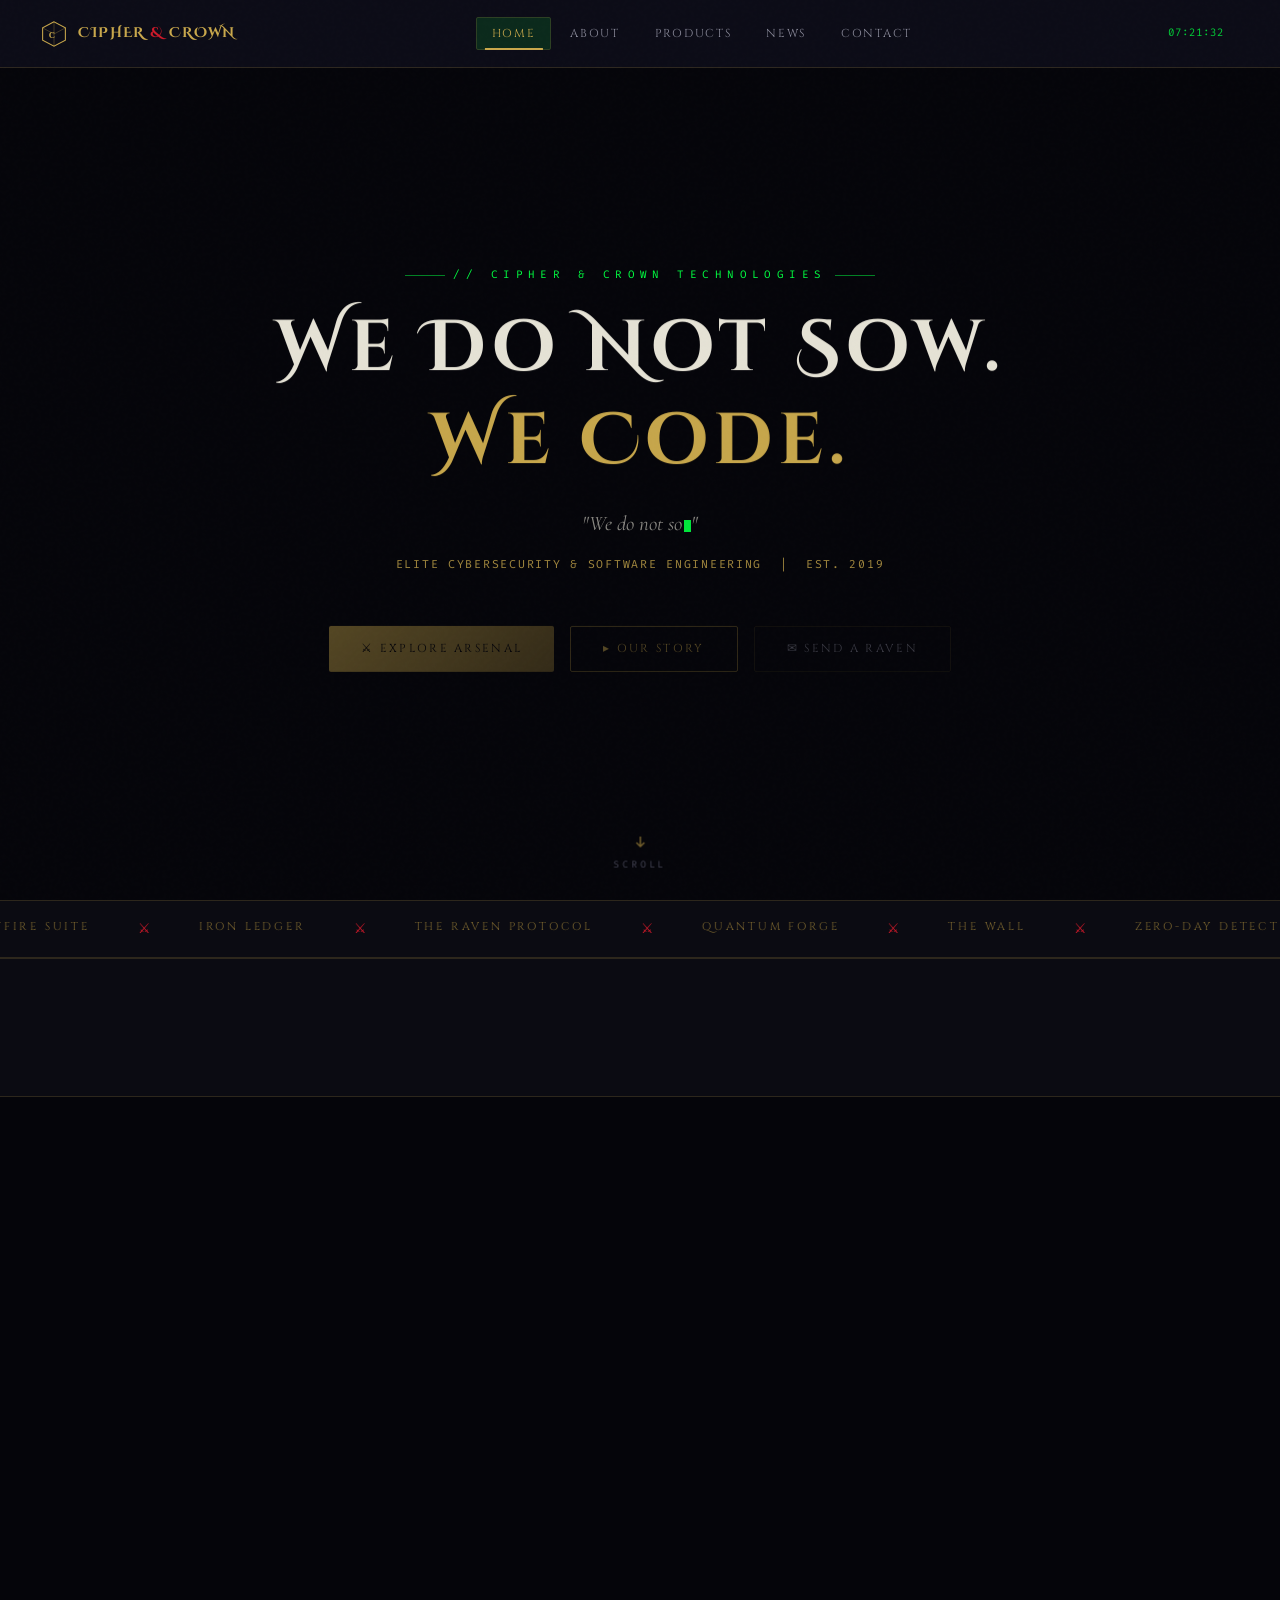
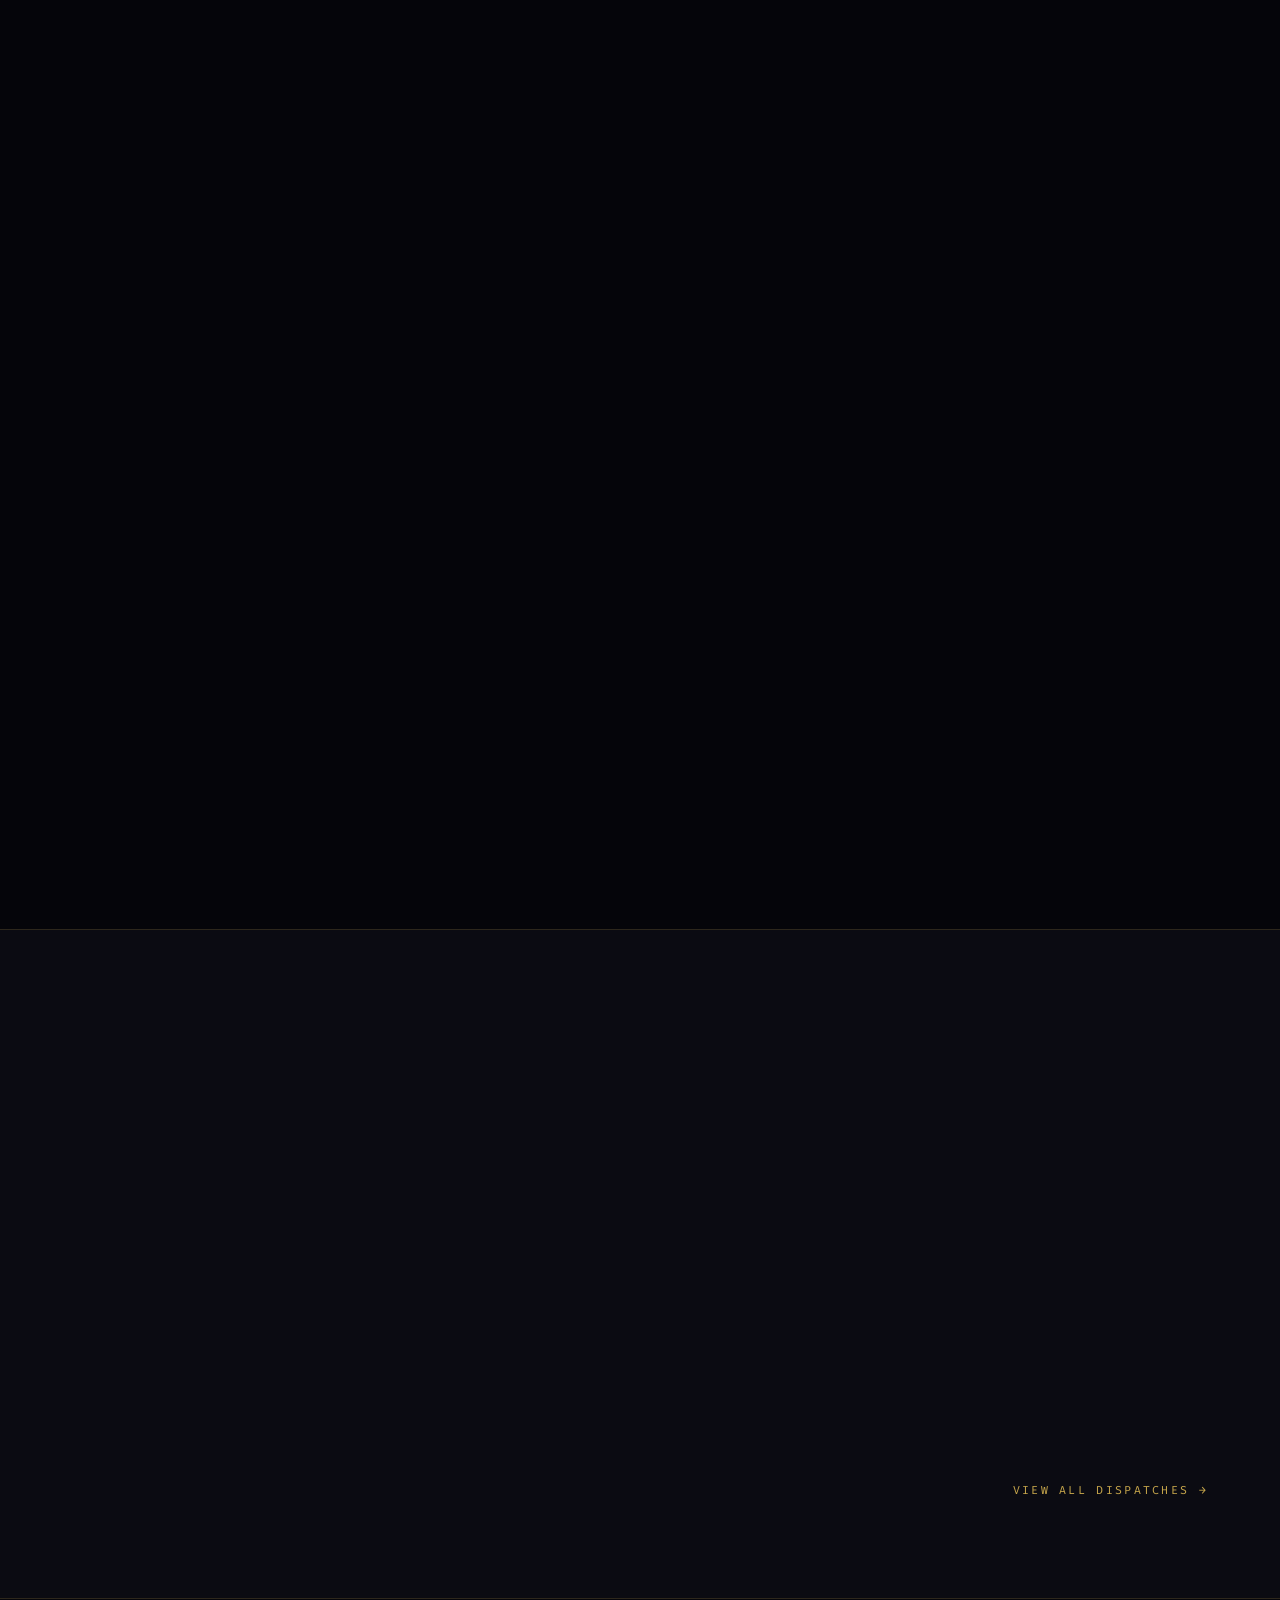
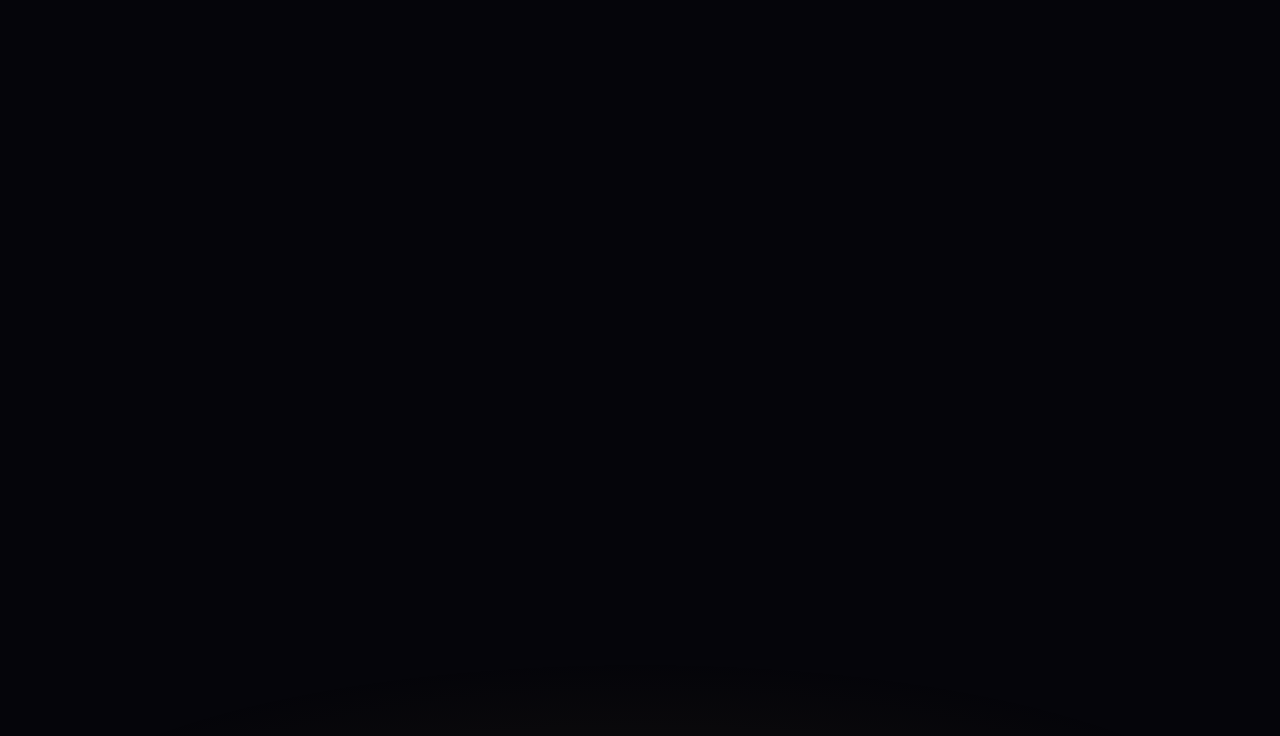
==== index.html @ 827b69ec "adds root index" ====
<!DOCTYPE html>
<html>

<head>
    <meta charset="UTF-8">
    <meta http-equiv="refresh" content="0; url=/cipher-crown/">
    <title>Redirecting...</title>
</head>

<body>
    <a href="/cipher-crown/">Click here if not redirected</a>
</body>

</html>
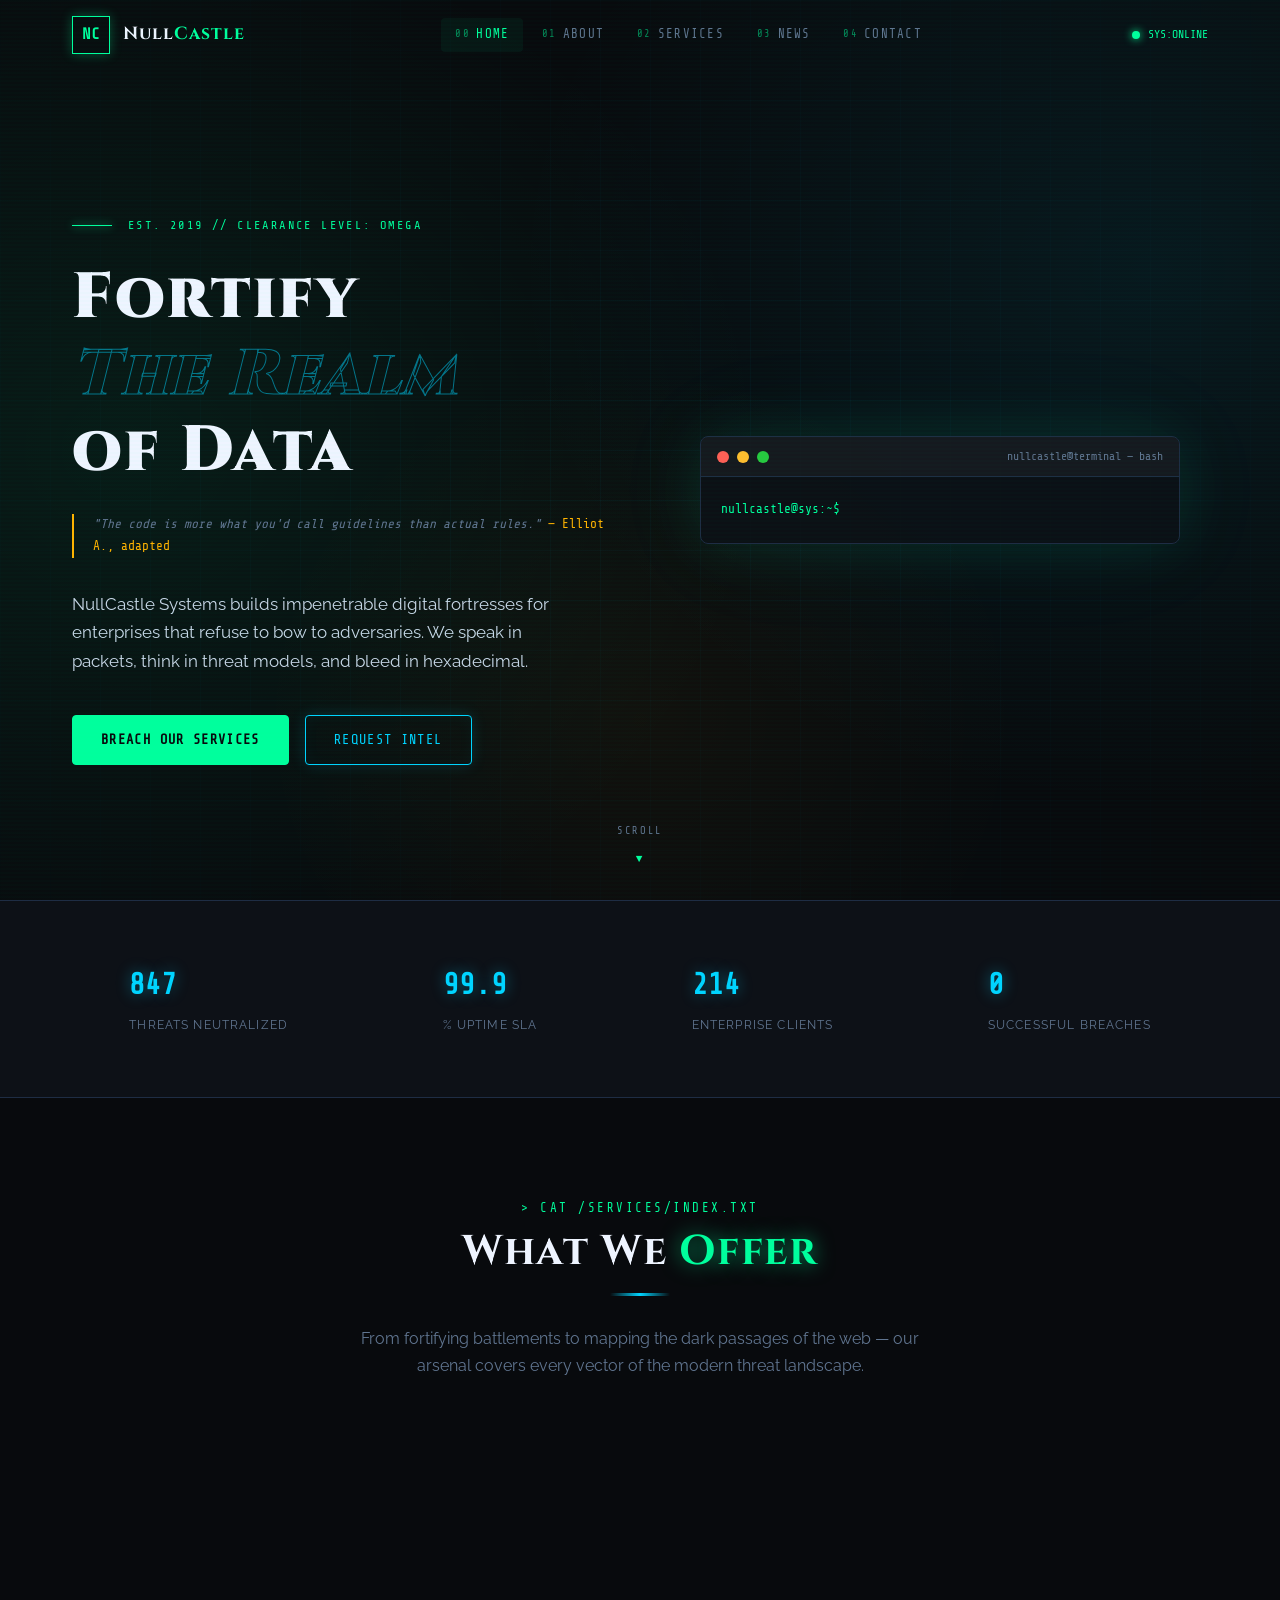
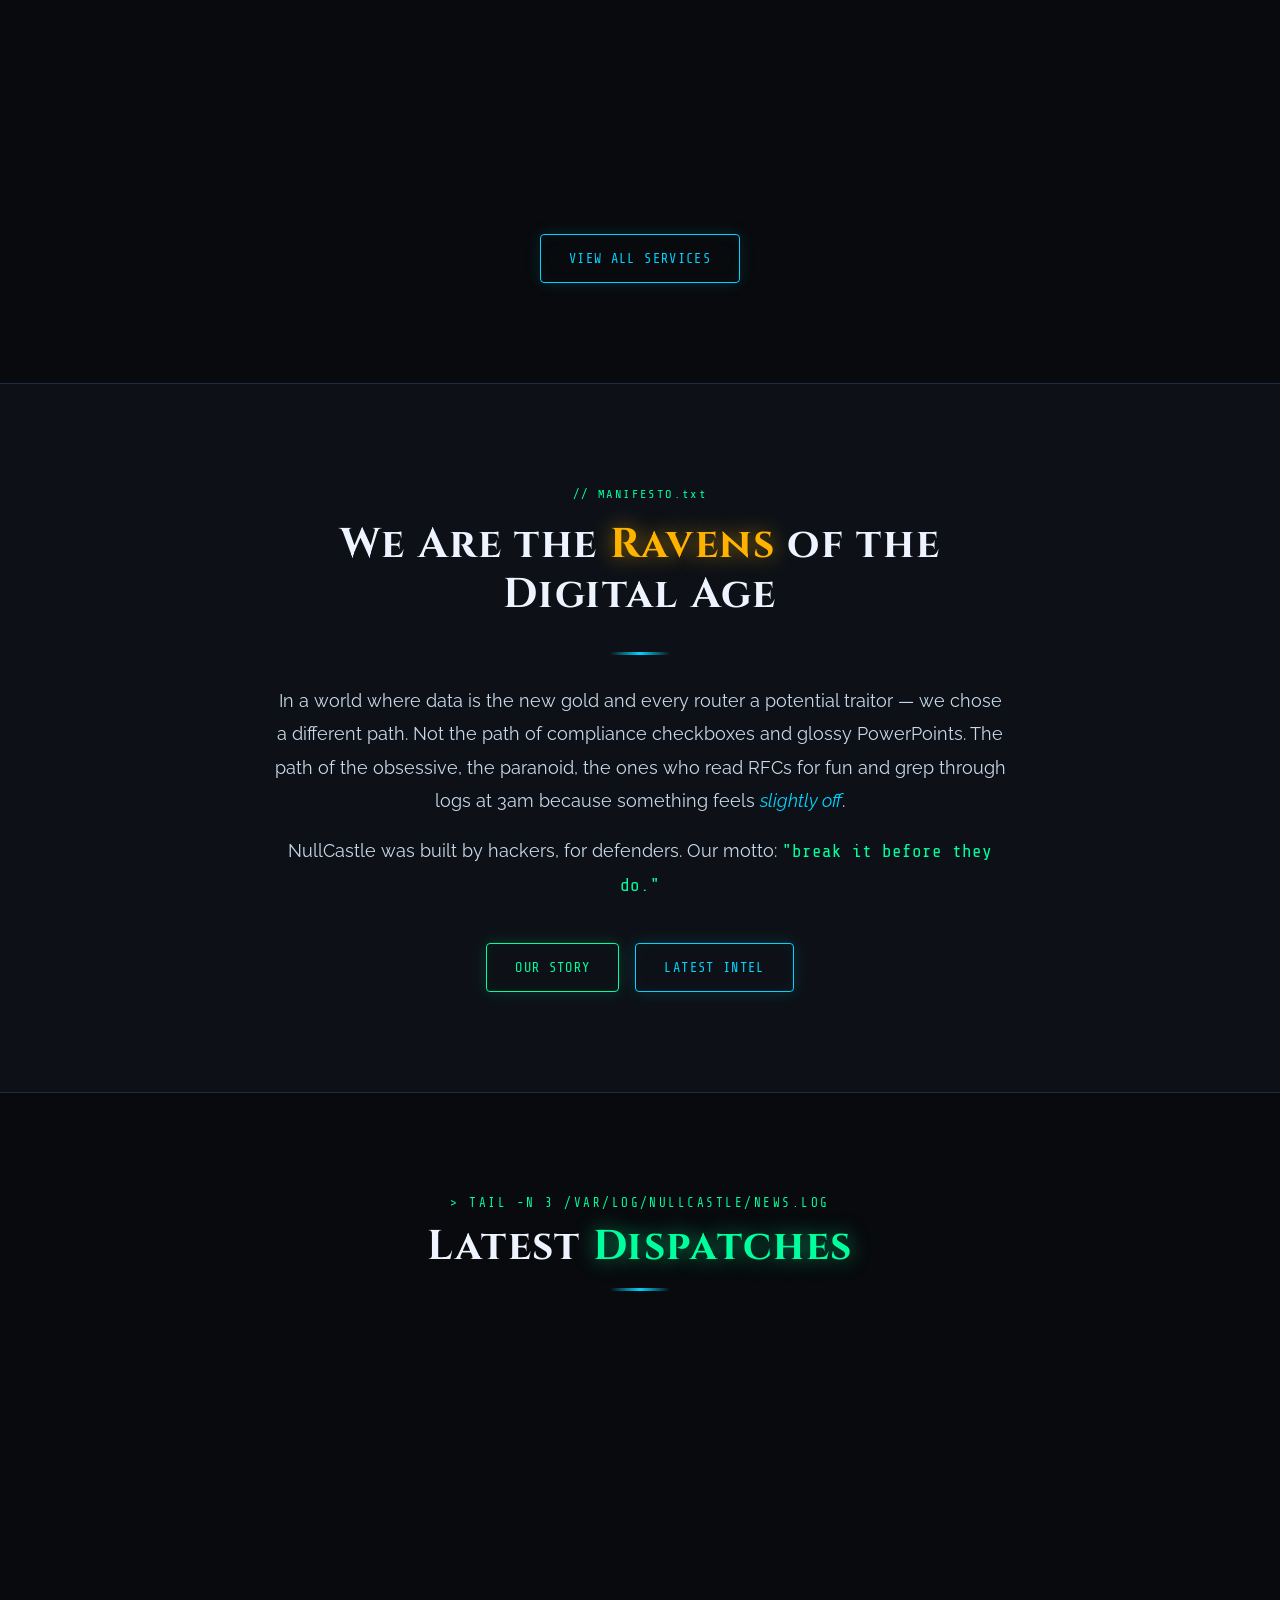
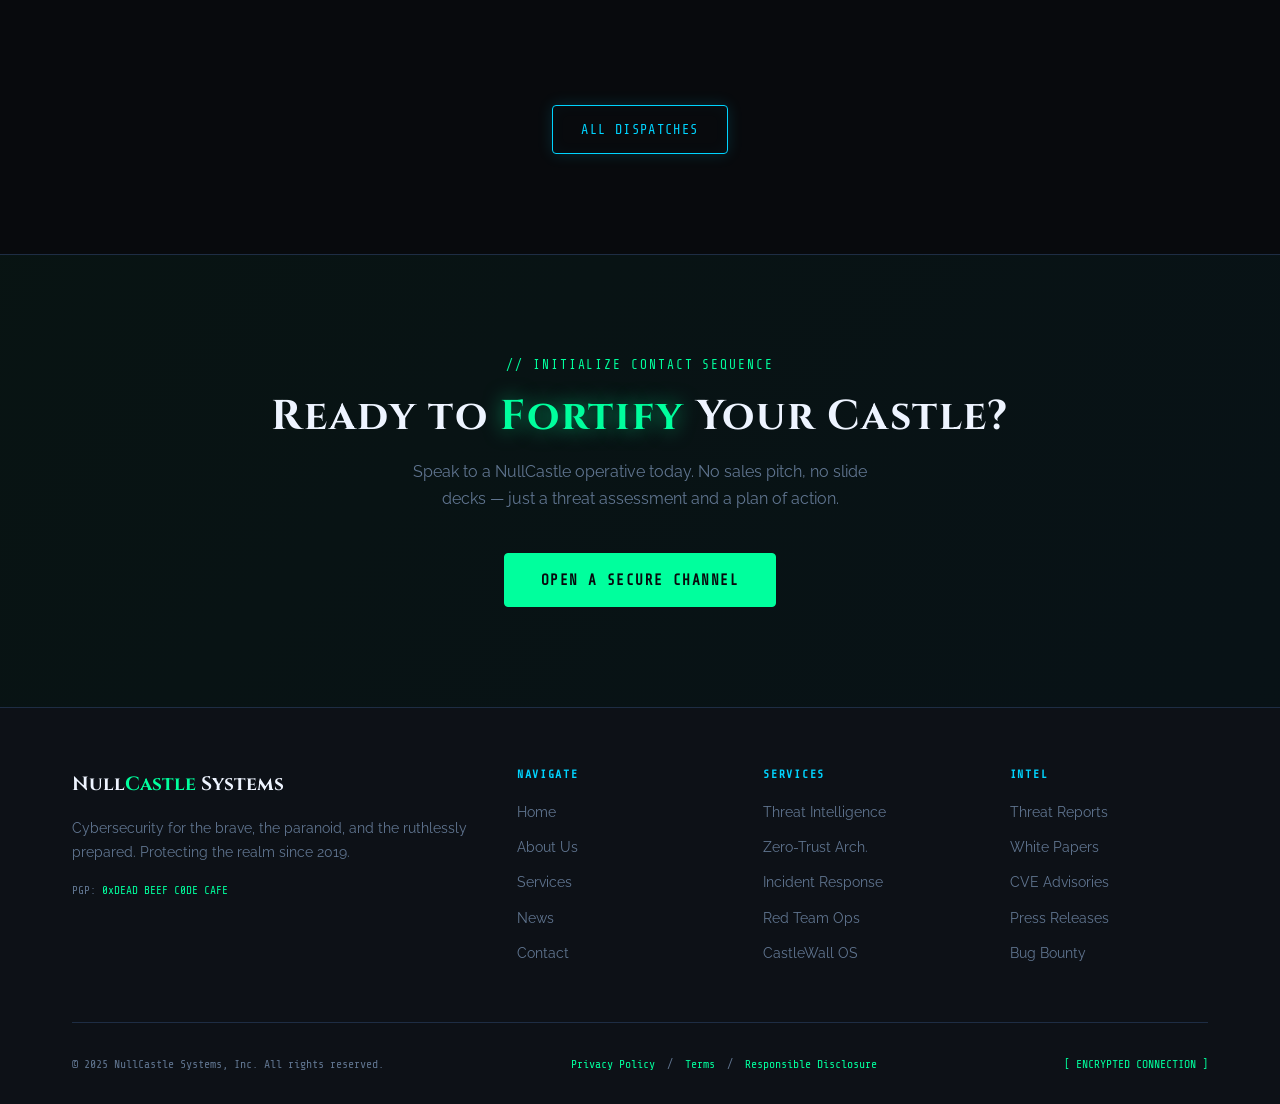
==== commit dbea2af9: "adds root index" ====
--- a/index.html
+++ b/index.html
@@ -3,12 +3,12 @@
 
 <head>
     <meta charset="UTF-8">
-    <meta http-equiv="refresh" content="0; url=/cipher-crown/">
+    <meta http-equiv="refresh" content="0; url=/null-castle/">
     <title>Redirecting...</title>
 </head>
 
 <body>
-    <a href="/cipher-crown/">Click here if not redirected</a>
+    <a href="/null-castle/">Click here if not redirected</a>
 </body>
 
 </html>
